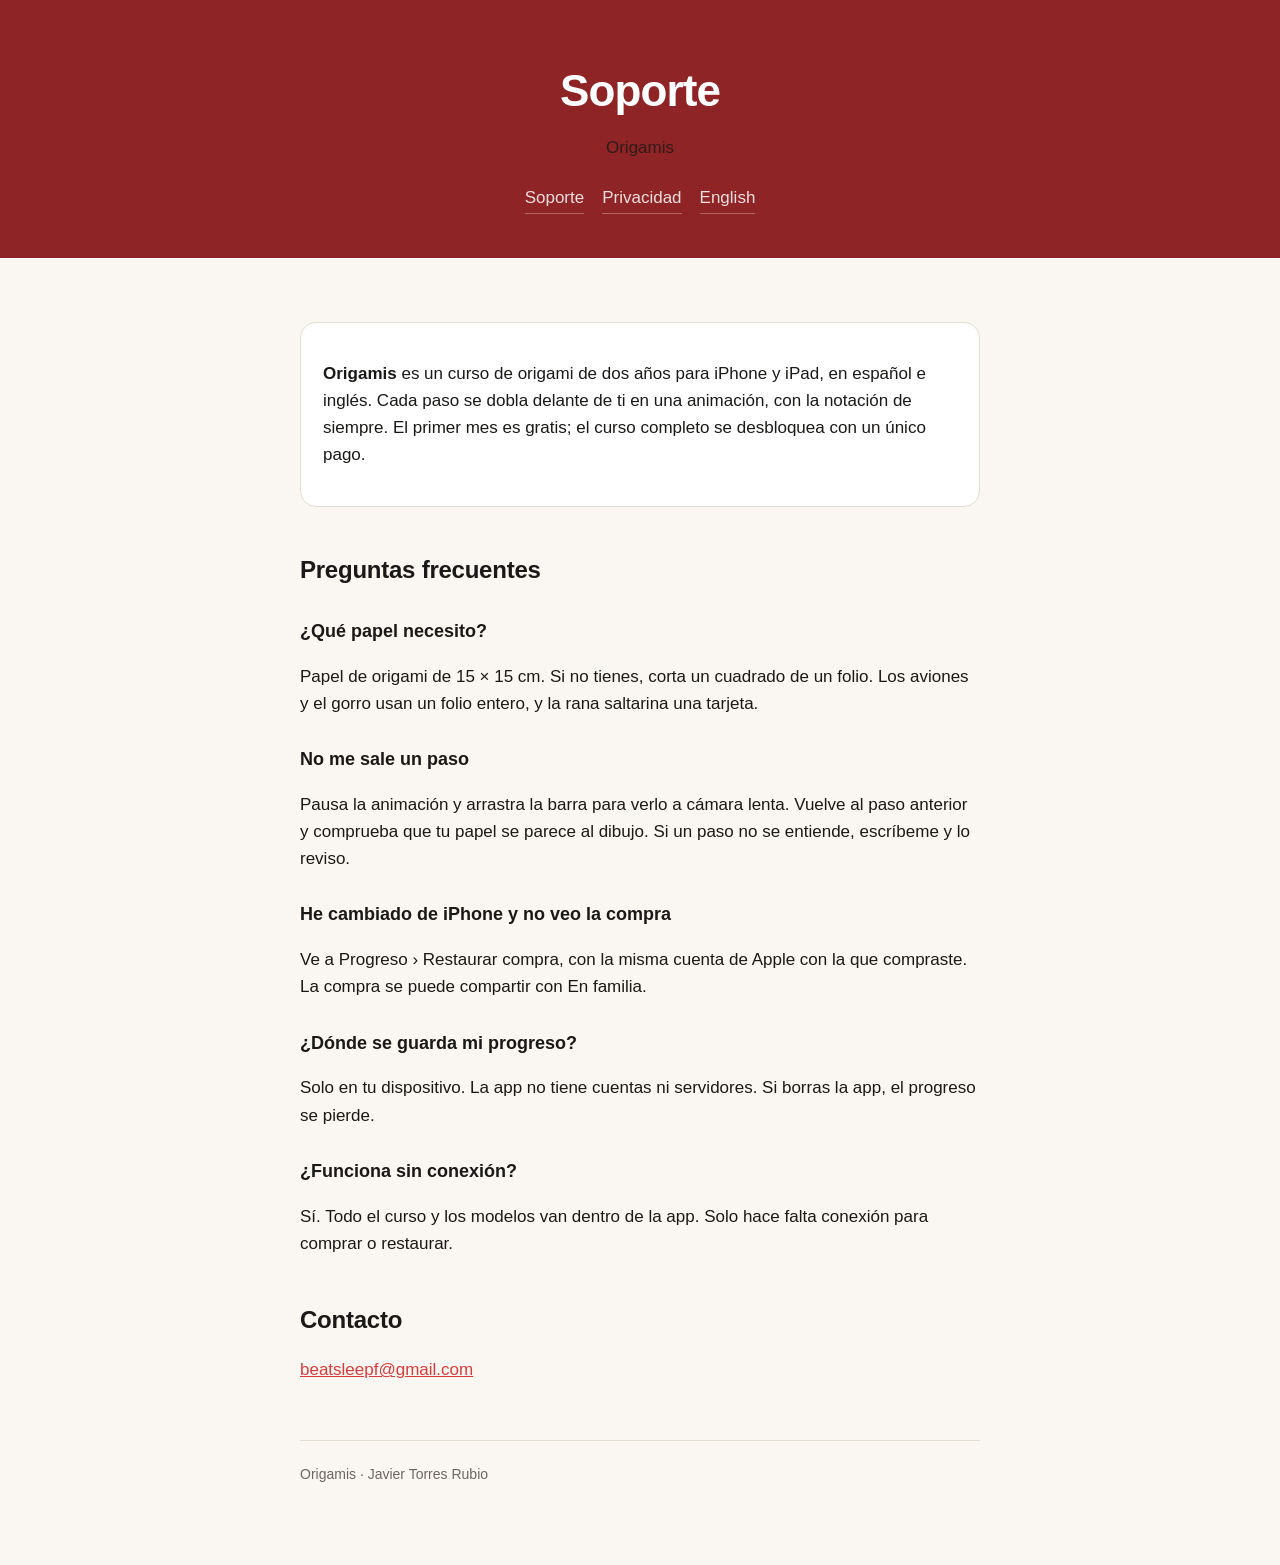
==== index.html @ 6068fe9b "Origamis support and privacy pages Co-Authored-By: Claude Opus 5.5 <noreply@anthropic.com>" ====
<!doctype html>
<html lang="es">
<head>
<meta charset="utf-8">
<meta name="viewport" content="width=device-width, initial-scale=1, viewport-fit=cover">
<title>Origamis: curso de origami paso a paso — Soporte</title>
<link rel="canonical" href="https://javi7899.github.io/origamis-web/">
<link rel="alternate" hreflang="es" href="https://javi7899.github.io/origamis-web/">
<link rel="alternate" hreflang="en" href="https://javi7899.github.io/origamis-web/en/">
<meta name="description" content="Ayuda de Origamis, el curso de origami de dos años con cada pliegue animado.">
<link rel="stylesheet" href="estilo.css">
</head>
<body>
<header>
  <h1>Soporte</h1>
  <p>Origamis</p>
  <nav><a href="index.html">Soporte</a> <a href="privacidad.html">Privacidad</a> <a href="en/" hreflang="en" lang="en">English</a></nav>
</header>
<main>
  <div class="card"><p><strong>Origamis</strong> es un curso de origami de dos años para iPhone y iPad, en español e inglés. Cada paso se dobla delante de ti en una animación, con la notación de siempre. El primer mes es gratis; el curso completo se desbloquea con un único pago.</p></div>
  <h2>Preguntas frecuentes</h2>
  <h3>¿Qué papel necesito?</h3>
  <p>Papel de origami de 15 × 15 cm. Si no tienes, corta un cuadrado de un folio. Los aviones y el gorro usan un folio entero, y la rana saltarina una tarjeta.</p>
  <h3>No me sale un paso</h3>
  <p>Pausa la animación y arrastra la barra para verlo a cámara lenta. Vuelve al paso anterior y comprueba que tu papel se parece al dibujo. Si un paso no se entiende, escríbeme y lo reviso.</p>
  <h3>He cambiado de iPhone y no veo la compra</h3>
  <p>Ve a Progreso › Restaurar compra, con la misma cuenta de Apple con la que compraste. La compra se puede compartir con En familia.</p>
  <h3>¿Dónde se guarda mi progreso?</h3>
  <p>Solo en tu dispositivo. La app no tiene cuentas ni servidores. Si borras la app, el progreso se pierde.</p>
  <h3>¿Funciona sin conexión?</h3>
  <p>Sí. Todo el curso y los modelos van dentro de la app. Solo hace falta conexión para comprar o restaurar.</p>
  <h2>Contacto</h2>
  <p><span data-correo><noscript>beatsleepf (arroba) gmail.com</noscript></span></p>
  <footer>Origamis · Javier Torres Rubio</footer>
</main>
<script src="contacto.js"></script>
</body>
</html>
---- estilo.css ----
:root {
  --canvas: #FAF7F2; --surface: #FFFFFF; --ink: #1A1917; --subtle: #6B6660;
  --hairline: #E3DDD3; --brand: #D63C3E; --deep: #8F2426;
}
@media (prefers-color-scheme: dark) {
  :root {
    --canvas: #11100F; --surface: #1C1B19; --ink: #F2EFE9; --subtle: #A39C93;
    --hairline: #2E2C29; --brand: #FF6A6B; --deep: #7A1F21;
  }
}
* { box-sizing: border-box; }
body {
  margin: 0; background: var(--canvas); color: var(--ink);
  font: 17px/1.6 -apple-system, BlinkMacSystemFont, "Segoe UI", Roboto, sans-serif;
  -webkit-font-smoothing: antialiased;
}
/* Nada de backdrop-filter en una cabecera fija: crea un contexto de composición
   que oscurece toda la página que queda por debajo. */
header {
  background: var(--deep); color: #fff; padding: 56px 20px 44px; text-align: center;
}
header h1 { margin: 0 0 8px; font-size: clamp(30px, 7vw, 44px); letter-spacing: -0.02em; }
header p { margin: 0; opacity: 0.8; font-size: 17px; }
nav { display: flex; gap: 18px; justify-content: center; margin-top: 22px; flex-wrap: wrap; }
nav a { color: #fff; opacity: 0.85; text-decoration: none; border-bottom: 1px solid rgba(255,255,255,.35); padding-bottom: 2px; }
nav a:hover { opacity: 1; }
main { max-width: 720px; margin: 0 auto; padding: 44px 20px 80px; }
h2 { font-size: 24px; margin: 44px 0 12px; letter-spacing: -0.01em; }
h2:first-child { margin-top: 0; }
h3 { font-size: 18px; margin: 28px 0 6px; }
p, li { color: var(--ink); }
.subtle { color: var(--subtle); }
ul { padding-left: 22px; }
li { margin-bottom: 8px; }
.card {
  background: var(--surface); border: 1px solid var(--hairline);
  border-radius: 16px; padding: 20px 22px; margin: 20px 0;
}
a { color: var(--brand); }
footer { border-top: 1px solid var(--hairline); margin-top: 56px; padding-top: 22px; color: var(--subtle); font-size: 14px; }
code { background: var(--hairline); padding: 2px 6px; border-radius: 5px; font-size: 14px; }
@media (prefers-reduced-motion: reduce) { * { transition: none !important; animation: none !important; } }
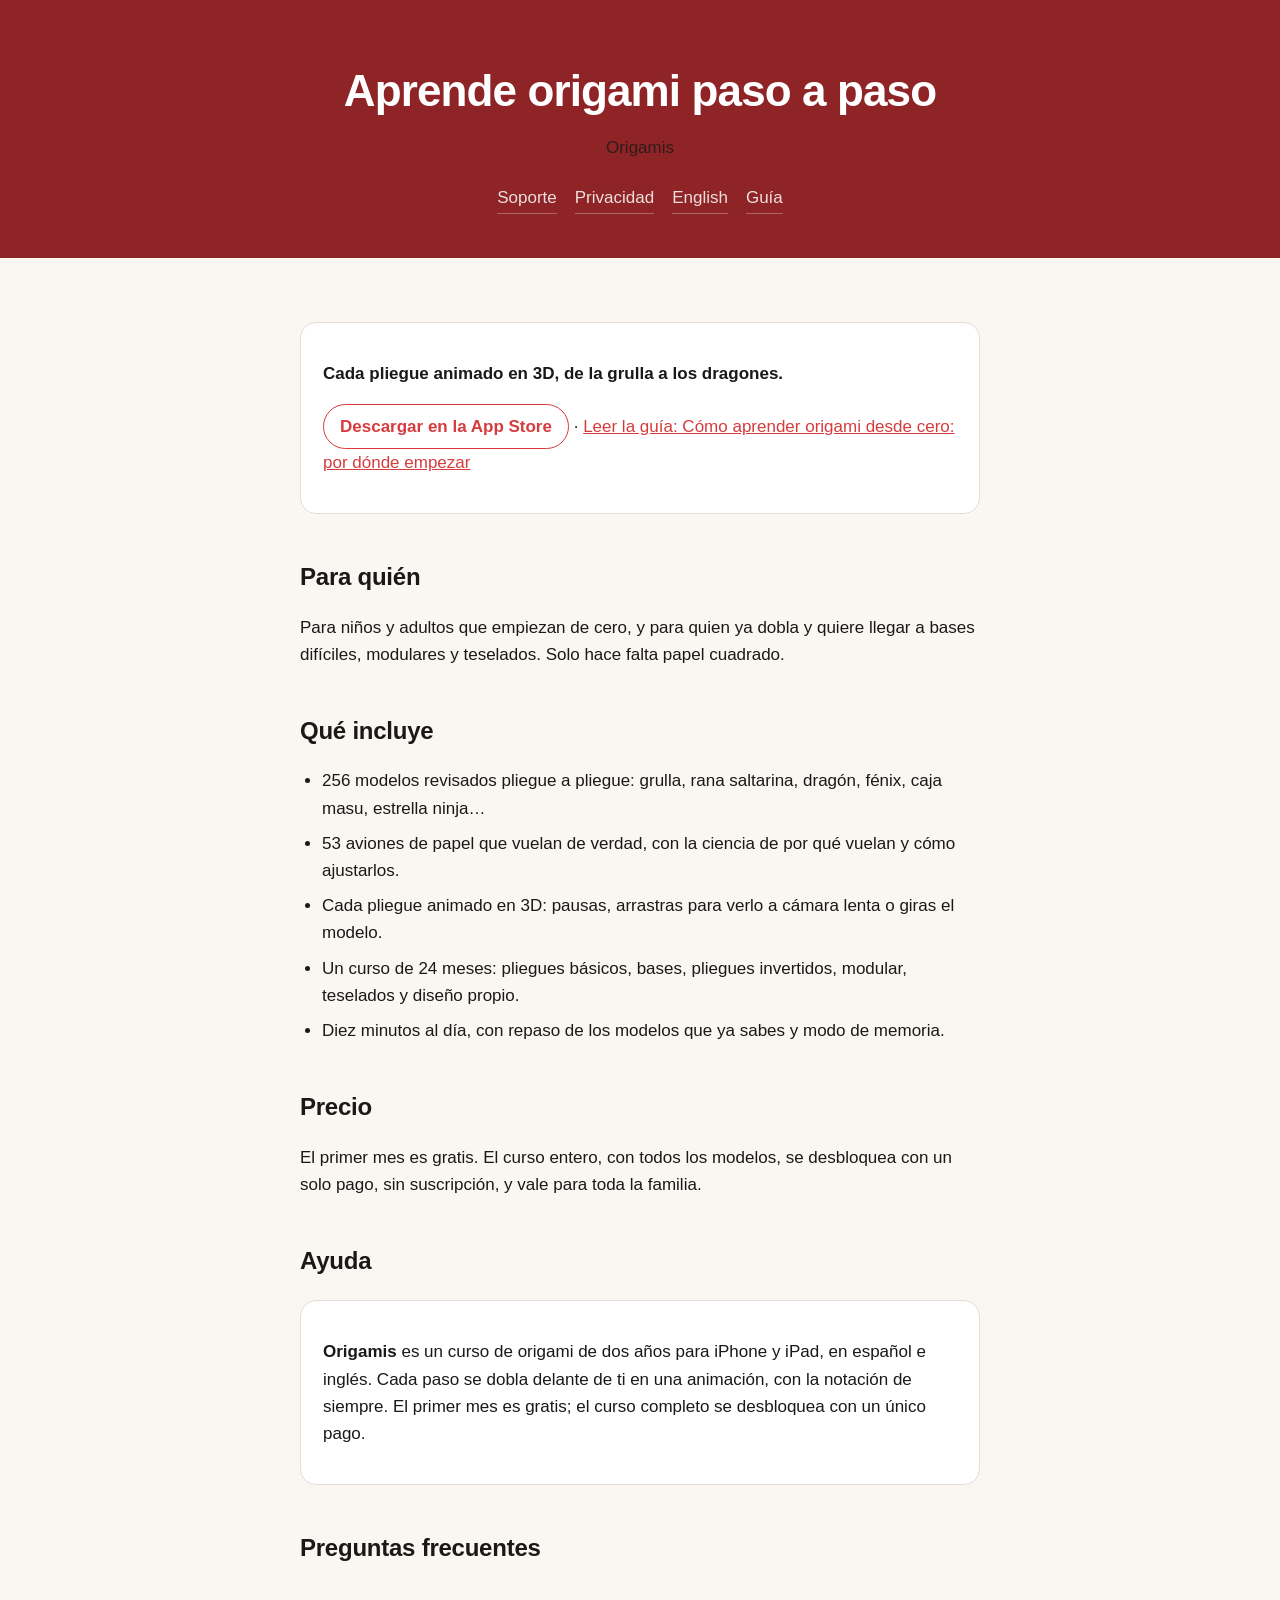
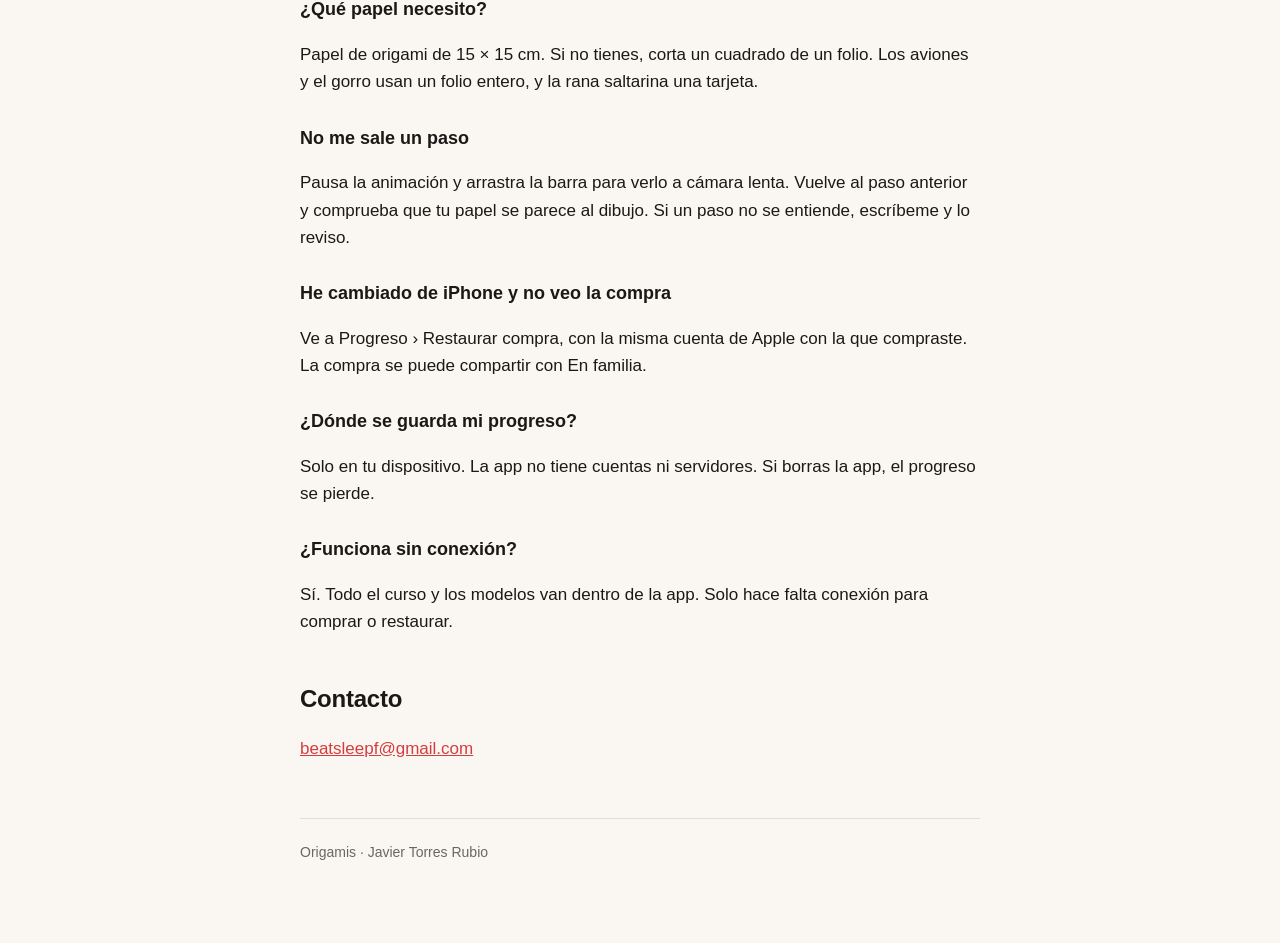
==== commit f3ad15b0: "Presentation, practical guide (es/en), App Store banner and structured data Co-Authored-By: Claude O" ====
--- a/index.html
+++ b/index.html
@@ -3,20 +3,35 @@
 <head>
 <meta charset="utf-8">
 <meta name="viewport" content="width=device-width, initial-scale=1, viewport-fit=cover">
-<title>Origamis: curso de origami paso a paso — Soporte</title>
+<title>Origamis: aprende origami paso a paso, con cada pliegue en 3D</title>
+<meta name="apple-itunes-app" content="app-id=6819988476">
+<script type="application/ld+json">{"@context": "https://schema.org", "@type": "SoftwareApplication", "name": "Origamis", "operatingSystem": "iOS, iPadOS", "applicationCategory": "EducationalApplication", "inLanguage": "es", "description": "Curso de origami de dos años para iPhone y iPad: 256 modelos y 53 aviones de papel, cada pliegue animado en 3D. Primer mes gratis, después un solo pago.", "url": "https://javi7899.github.io/origamis-web/", "downloadUrl": "https://apps.apple.com/app/id6819988476", "offers": {"@type": "Offer", "price": "0", "priceCurrency": "EUR"}}</script>
 <link rel="canonical" href="https://javi7899.github.io/origamis-web/">
 <link rel="alternate" hreflang="es" href="https://javi7899.github.io/origamis-web/">
 <link rel="alternate" hreflang="en" href="https://javi7899.github.io/origamis-web/en/">
-<meta name="description" content="Ayuda de Origamis, el curso de origami de dos años con cada pliegue animado.">
+<meta name="description" content="Curso de origami de dos años para iPhone y iPad: 256 modelos y 53 aviones de papel, cada pliegue animado en 3D. Primer mes gratis, después un solo pago.">
 <link rel="stylesheet" href="estilo.css">
 </head>
 <body>
 <header>
-  <h1>Soporte</h1>
+  <h1>Aprende origami paso a paso</h1>
   <p>Origamis</p>
-  <nav><a href="index.html">Soporte</a> <a href="privacidad.html">Privacidad</a> <a href="en/" hreflang="en" lang="en">English</a></nav>
+  <nav><a href="index.html">Soporte</a> <a href="privacidad.html">Privacidad</a> <a href="en/" hreflang="en" lang="en">English</a> <a href="guia.html">Guía</a></nav>
 </header>
 <main>
+  <!-- presentacion -->
+  <section class="card">
+    <p><strong>Cada pliegue animado en 3D, de la grulla a los dragones.</strong></p>
+    <p><a class="tienda" href="https://apps.apple.com/app/id6819988476">Descargar en la App Store</a> · <a href="guia.html">Leer la guía: Cómo aprender origami desde cero: por dónde empezar</a></p>
+  </section>
+  <h2>Para quién</h2>
+  <p>Para niños y adultos que empiezan de cero, y para quien ya dobla y quiere llegar a bases difíciles, modulares y teselados. Solo hace falta papel cuadrado.</p>
+  <h2>Qué incluye</h2>
+  <ul><li>256 modelos revisados pliegue a pliegue: grulla, rana saltarina, dragón, fénix, caja masu, estrella ninja…</li><li>53 aviones de papel que vuelan de verdad, con la ciencia de por qué vuelan y cómo ajustarlos.</li><li>Cada pliegue animado en 3D: pausas, arrastras para verlo a cámara lenta o giras el modelo.</li><li>Un curso de 24 meses: pliegues básicos, bases, pliegues invertidos, modular, teselados y diseño propio.</li><li>Diez minutos al día, con repaso de los modelos que ya sabes y modo de memoria.</li></ul>
+  <h2>Precio</h2>
+  <p>El primer mes es gratis. El curso entero, con todos los modelos, se desbloquea con un solo pago, sin suscripción, y vale para toda la familia.</p>
+  <h2>Ayuda</h2>
+  <!-- /presentacion -->
   <div class="card"><p><strong>Origamis</strong> es un curso de origami de dos años para iPhone y iPad, en español e inglés. Cada paso se dobla delante de ti en una animación, con la notación de siempre. El primer mes es gratis; el curso completo se desbloquea con un único pago.</p></div>
   <h2>Preguntas frecuentes</h2>
   <h3>¿Qué papel necesito?</h3>
--- a/estilo.css
+++ b/estilo.css
@@ -40,3 +40,6 @@
 footer { border-top: 1px solid var(--hairline); margin-top: 56px; padding-top: 22px; color: var(--subtle); font-size: 14px; }
 code { background: var(--hairline); padding: 2px 6px; border-radius: 5px; font-size: 14px; }
 @media (prefers-reduced-motion: reduce) { * { transition: none !important; animation: none !important; } }
+
+/* Enlace a la App Store en la presentación. */
+a.tienda { display: inline-block; font-weight: 600; text-decoration: none; padding: 8px 16px; border-radius: 999px; border: 1px solid currentColor; }
